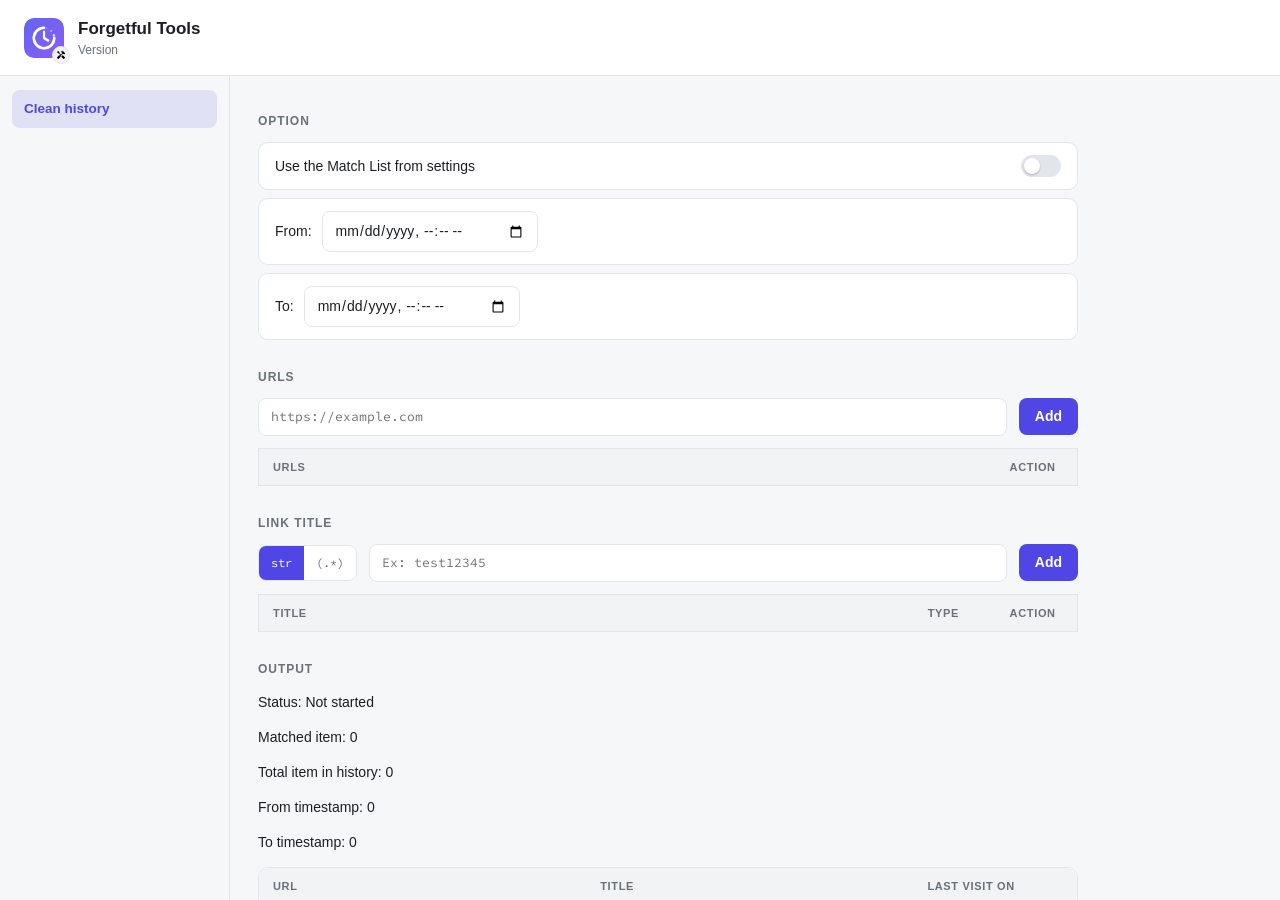
==== src/tools/index.html @ 30a5f167 "Forgetful 1.0.1 — Firefox extension to keep chosen sites and tabs out of history Fork of NoHistory b" ====
<!DOCTYPE html>
<html lang="en">
    <head>
        <meta charset="UTF-8">
        <meta http-equiv="X-UA-Compatible" content="IE=edge">
        <meta name="viewport" content="width=device-width, initial-scale=1.0">
        <title>Forgetful Tools</title>
        <link href="../shared/fonts/fonts.css" rel="stylesheet">
        <link href="../shared/theme.css" rel="stylesheet">
        <link rel="shortcut icon" href="../icons/forgetful-logo-64.png" type="image/png">
        <link rel="stylesheet" href="./style/style.css">
    </head>
    <body class="light_mode">
        <div id="title">
            <div id="title_image">
                <img src="../icons/forgetful-logo-512.png" alt="Forgetful logo" width="64" height="64">
                <img id="title_image_different" src="../icons/tools.svg" alt="Tools">
            </div>
            <div>
                <h1>Forgetful Tools</h1>
                <p>Version <span id="versionNumber"></span></p>
            </div>
        </div>
        <div id="navbar">
            <button class="tools_button checked" data-tab="clean_history">
                <h3>Clean history</h3>
            </button>
        </div>
        <div id="content">
            <div class="tools_page opened" data-correspondingTab="clean_history">
                <div>
                    <div>
                        <h3 class="group">Option</h3>
                        <div class="option">
                            <p>Use the Match List from settings</p>
                            <label class="switch">
                                <input type="checkbox" id="use_defined_match_list" class="setting_option" data-settingOption="darkmode">
                                <span class="slider"></span>
                            </label>
                        </div>
                        <div class="option">
                            <label>
                                From:
                                <input type="datetime-local" name="from_time" id="from_time" min="1970-01-01T00:00">
                            </label>
                        </div>
                        <div class="option">
                            <label>
                                To:
                                <input type="datetime-local" name="to_time" id="to_time">
                            </label>
                        </div>
                    </div>
                    <div class="not_using_defined_match_list">
                        <h3 class="group">URLs</h3>
                        <div id="manage_url_box">
                            <label id="url_box">
                                <input type="url" name="addorsearchurl" id="addorsearchurl" placeholder="https://example.com">
                            </label>
                            <!-- <button id="search_url">Search</button> -->
                            <button class="with_text" id="add_url">Add</button>
                        </div>
                        <table>
                            <colgroup>
                                <col style="width: 90%;">
                                <col style="width: 10%;">
                            </colgroup>
                            <thead>
                                <tr>
                                    <th>URLs</th>
                                    <th>Action</th>
                                </tr>
                            </thead>
                            <tbody id="url_table"></tbody>
                        </table>
                    </div>
                    <div class="not_using_defined_match_list">
                        <h3 class="group">Link Title</h3>
                        <div id="manage_pattern_box">
                            <label>
                                <div class="toggle_box">
                                    <label title="string">
                                        <input type="radio" name="pattern_mode" id="use_str" checked value="string">
                                        <span>str</span>
                                    </label>
                                    <label title="regex">
                                        <input type="radio" name="pattern_mode" id="use_regex" value="regex">
                                        <span>(.*)</span>
                                    </label>
                                </div>
                                <input type="text" name="addorsearchpattern" id="addorsearchpattern" placeholder="Ex: test12345">
                            </label>
                            <!-- <button id="search_pattern">Search</button> -->
                            <button class="with_text" id="add_pattern">Add</button>
                        </div>
                        <table>
                            <colgroup>
                                <col style="width: 80%;">
                                <col style="width: 10%;">
                                <col style="width: 10%;">
                            </colgroup>
                            <thead>
                                <tr>
                                    <th>Title</th>
                                    <th>Type</th>
                                    <th>Action</th>
                                </tr>
                            </thead>
                            <tbody id="pattern_table"></tbody>
                        </table>
                    </div>
                    <div>
                        <h3 class="group">Output</h3>
                        <p>Status: <span id="search_status">Not started</span></p>
                        <p>Matched item: <span id="matched_item">0</span></p>
                        <p>Total item in history: <span id="total_item_in_history">0</span></p>
                        <p>From timestamp: <span id="searched_from">0</span></p>
                        <p>To timestamp: <span id="searched_to">0</span></p>
                        <div id="table_wrapper">
                            <table>
                                <colgroup>
                                    <col style="width: 40%;">
                                    <col style="width: 40%;">
                                    <col style="width: 20%;">
                                </colgroup>
                                <thead>
                                    <tr>
                                        <th>URL</th>
                                        <th>Title</th>
                                        <th>Last visit on</th>
                                    </tr>
                                </thead>
                                <tbody id="matched_table"></tbody>
                            </table>
                        </div>
                    </div>
                    <button class="with_text" id="search">Search</button>
                    <button class="with_text" id="clean" disabled>Clean!</button>
                </div>
            </div>
        </div>
    </body>
    <script src="../shared/dayjs.min.js"></script>
    <script src="../shared/customParseFormat.js"></script>
    <script src="./script/script.js" type="module"></script>
</html>
---- src/shared/fonts/fonts.css ----
/* latin-ext */
@font-face {
  font-family: 'Source Code Pro';
  font-style: normal;
  font-weight: 400;
  font-display: swap;
  src: url(source-code-pro-latin-ext-400.woff2) format('woff2');
  unicode-range: U+0100-02BA, U+02BD-02C5, U+02C7-02CC, U+02CE-02D7, U+02DD-02FF, U+0304, U+0308, U+0329, U+1D00-1DBF, U+1E00-1E9F, U+1EF2-1EFF, U+2020, U+20A0-20AB, U+20AD-20C0, U+2113, U+2C60-2C7F, U+A720-A7FF;
}
/* latin */
@font-face {
  font-family: 'Source Code Pro';
  font-style: normal;
  font-weight: 400;
  font-display: swap;
  src: url(source-code-pro-latin-400.woff2) format('woff2');
  unicode-range: U+0000-00FF, U+0131, U+0152-0153, U+02BB-02BC, U+02C6, U+02DA, U+02DC, U+0304, U+0308, U+0329, U+2000-206F, U+20AC, U+2122, U+2191, U+2193, U+2212, U+2215, U+FEFF, U+FFFD;
}
---- src/shared/theme.css ----
/* Forgetful — shared design tokens & components */

body.light_mode {
    --bg: #f6f7f9;
    --surface: #ffffff;
    --surface2: #f1f3f5;
    --hover: rgba(0, 0, 0, 0.05);
    --text: #1b1e23;
    --muted: #69707a;
    --border: #e2e5ea;
    --accent: #4f46e5;
    --accent-soft: rgba(79, 70, 229, 0.12);
    --danger: #dc2626;
    --success: #16a34a;
}

body.dark_mode {
    --bg: #0f1115;
    --surface: #181b21;
    --surface2: #20242c;
    --hover: rgba(255, 255, 255, 0.06);
    --text: #e7e9ee;
    --muted: #9aa2ad;
    --border: #2a2f38;
    --accent: #8b93ff;
    --accent-soft: rgba(139, 147, 255, 0.15);
    --danger: #f16a6a;
    --success: #3ecf6e;
}

/* Legacy variable aliases (kept because scripts reference them) */
body.light_mode, body.dark_mode {
    --background: var(--bg);
    --yes-color: var(--danger);
    --no-color: var(--success);
    --url-color: var(--accent);
    --tab-color: var(--accent);
    --button-enabled: var(--danger);
    --button-disabled: var(--success);
    --radius: 10px;
    --font-sans: -apple-system, BlinkMacSystemFont, "Segoe UI", Roboto, "Helvetica Neue", Arial, sans-serif;
    --font-mono: "Source Code Pro", ui-monospace, "Cascadia Mono", Consolas, monospace;
}

* { box-sizing: border-box; }

body {
    font-family: var(--font-sans);
    background: var(--bg);
    color: var(--text);
    transition: color 0.3s, background-color 0.3s;
    font-size: 14px;
    line-height: 1.5;
}

.mono { font-family: var(--font-mono); }

.notransition * { transition: none !important; }

/* Buttons */
button.with_text {
    background: var(--accent);
    color: #fff;
    border: none;
    border-radius: 8px;
    padding: 8px 16px;
    font: inherit;
    font-weight: 600;
    cursor: pointer;
    transition: filter 0.15s, opacity 0.15s;
    margin-right: 8px;
}
button.with_text:hover, button.with_text:focus { filter: brightness(1.12); }
button.with_text:disabled { opacity: 0.45; cursor: not-allowed; filter: none; }

/* Icon "remove" button in tables */
button.remove {
    width: 30px;
    height: 30px;
    border: none;
    border-radius: 6px;
    background: transparent;
    display: flex;
    align-items: center;
    justify-content: center;
    cursor: pointer;
    transition: background-color 0.15s;
    padding: 0;
}
button.remove svg { fill: var(--muted); width: 18px; height: 18px; transition: fill 0.15s; }
button.remove:hover, button.remove:focus { background: var(--danger); }
button.remove:hover svg, button.remove:focus svg { fill: #fff; }

/* Toggle switch */
.switch { position: relative; display: inline-block; width: 40px; height: 22px; flex-shrink: 0; }
.switch input { opacity: 0; width: 0; height: 0; position: absolute; }
.switch .slider {
    position: absolute;
    inset: 0;
    background: var(--border);
    border-radius: 999px;
    cursor: pointer;
    transition: background-color 0.2s;
}
.switch .slider:before {
    content: "";
    position: absolute;
    width: 16px;
    height: 16px;
    left: 3px;
    top: 3px;
    border-radius: 50%;
    background: #fff;
    box-shadow: 0 1px 2px rgba(0, 0, 0, 0.25);
    transition: transform 0.2s;
}
.switch input:checked + .slider { background: var(--accent); }
.switch input:checked + .slider:before { transform: translateX(18px); }

/* Inputs */
input[type=text], input[type=url], input[type=datetime-local] {
    background: var(--surface);
    border: 1px solid var(--border);
    border-radius: 8px;
    padding: 8px 12px;
    color: var(--text);
    font: inherit;
    transition: border-color 0.15s, box-shadow 0.15s;
}
input[type=text], input[type=url] { width: 100%; font-family: var(--font-mono); font-size: 13px; }
input[type=text]:focus, input[type=url]:focus, input[type=datetime-local]:focus {
    outline: none;
    border-color: var(--accent);
    box-shadow: 0 0 0 3px var(--accent-soft);
}

/* Segmented control (str / regex) */
div.toggle_box {
    display: flex;
    border: 1px solid var(--border);
    border-radius: 8px;
    overflow: hidden;
    flex-shrink: 0;
    background: var(--surface);
}
div.toggle_box label { cursor: pointer; }
div.toggle_box label input { position: absolute; opacity: 0; }
div.toggle_box label span {
    display: block;
    padding: 8px 12px;
    font-family: var(--font-mono);
    font-size: 12px;
    color: var(--muted);
    transition: background-color 0.15s, color 0.15s;
}
div.toggle_box label input:checked + span { background: var(--accent); color: #fff; }

/* Tables */
table {
    width: 100%;
    border-collapse: collapse;
    margin: 12px 0;
    background: var(--surface);
    border: 1px solid var(--border);
    border-radius: var(--radius);
}
table thead th {
    text-align: left;
    font-size: 11px;
    font-weight: 600;
    text-transform: uppercase;
    letter-spacing: 0.06em;
    color: var(--muted);
    background: var(--surface2);
    padding: 10px 14px;
    border-bottom: 1px solid var(--border);
}
table td {
    padding: 10px 14px;
    border-bottom: 1px solid var(--border);
    font-size: 13px;
    overflow-wrap: anywhere;
}
table td p { margin: 0; font-family: var(--font-mono); font-size: 12.5px; }
table tbody tr:hover { background: var(--hover); }
table tbody tr:last-child td { border-bottom: none; }

/* Section headings */
h3.group {
    font-size: 12px;
    font-weight: 700;
    text-transform: uppercase;
    letter-spacing: 0.08em;
    color: var(--muted);
    margin: 28px 0 12px;
}

.hidden_by_default { display: none; }
---- src/tools/style/style.css ----
/* Forgetful tools page */

body {
    position: fixed;
    inset: 0;
    margin: 0;
    display: grid;
    grid-template-areas: "title title" "navbar content";
    grid-template-columns: 230px 1fr;
    grid-template-rows: 76px 1fr;
}

/* Header */
div#title {
    grid-area: title;
    display: flex;
    align-items: center;
    gap: 14px;
    padding: 0 24px;
    background: var(--surface);
    border-bottom: 1px solid var(--border);
}
div#title div * { margin: 0; }
div#title h1 { font-size: 17px; font-weight: 700; }
div#title p { font-size: 12px; color: var(--muted); }
div#title_image { position: relative; }
div#title_image img:first-child {
    width: 40px;
    height: 40px;
    border-radius: 10px;
    display: block;
}
div#title_image img#title_image_different {
    position: absolute;
    right: -6px;
    bottom: -6px;
    width: 18px;
    height: 18px;
    background: var(--surface2);
    border: 1px solid var(--border);
    border-radius: 50%;
    padding: 3px;
}

/* Sidebar nav */
div#navbar {
    grid-area: navbar;
    display: flex;
    flex-direction: column;
    gap: 4px;
    padding: 14px 12px;
    border-right: 1px solid var(--border);
    overflow-y: auto;
}
div#navbar button {
    display: flex;
    align-items: center;
    gap: 10px;
    padding: 9px 12px;
    border: none;
    border-radius: 8px;
    background: transparent;
    color: var(--muted);
    font: inherit;
    text-align: left;
    cursor: pointer;
    transition: background-color 0.15s, color 0.15s;
}
div#navbar button h3 { margin: 0; font-size: 13.5px; font-weight: 600; }
div#navbar button:hover, div#navbar button:focus {
    background: var(--hover);
    color: var(--text);
    outline: none;
}
div#navbar .checked { background: var(--accent-soft); color: var(--accent); }

/* Content */
div#content {
    grid-area: content;
    overflow-y: auto;
    overflow-x: hidden;
    padding: 8px 28px 28px;
}
div#content > div { display: none; }
div#content div.opened { display: block; max-width: 820px; }

/* Option rows */
div.option {
    display: flex;
    align-items: center;
    justify-content: space-between;
    gap: 16px;
    padding: 12px 16px;
    background: var(--surface);
    border: 1px solid var(--border);
    border-radius: var(--radius);
    margin-bottom: 8px;
}
div.option p { margin: 0; }
div.option label { display: flex; align-items: center; gap: 10px; }

/* Add-URL / add-pattern rows */
div#manage_url_box, div#manage_pattern_box {
    display: flex;
    align-items: center;
    gap: 12px;
}
label#url_box { flex: 1; }
div#manage_pattern_box > label {
    display: flex;
    align-items: center;
    gap: 12px;
    flex: 1;
}
div#manage_url_box button.with_text, div#manage_pattern_box button.with_text { margin-right: 0; }

/* Search output */
div#table_wrapper {
    max-height: 50vh;
    overflow: auto;
    border: 1px solid var(--border);
    border-radius: var(--radius);
    background: var(--surface);
}
div#table_wrapper table { margin: 0; border: none; }
tr.history_entry { opacity: 0; transition: opacity 0.3s; }
tr.history_entry.show { opacity: 1; }

/* Action buttons */
button#search, button#clean { margin-top: 16px; }
button#clean { background: var(--danger); }
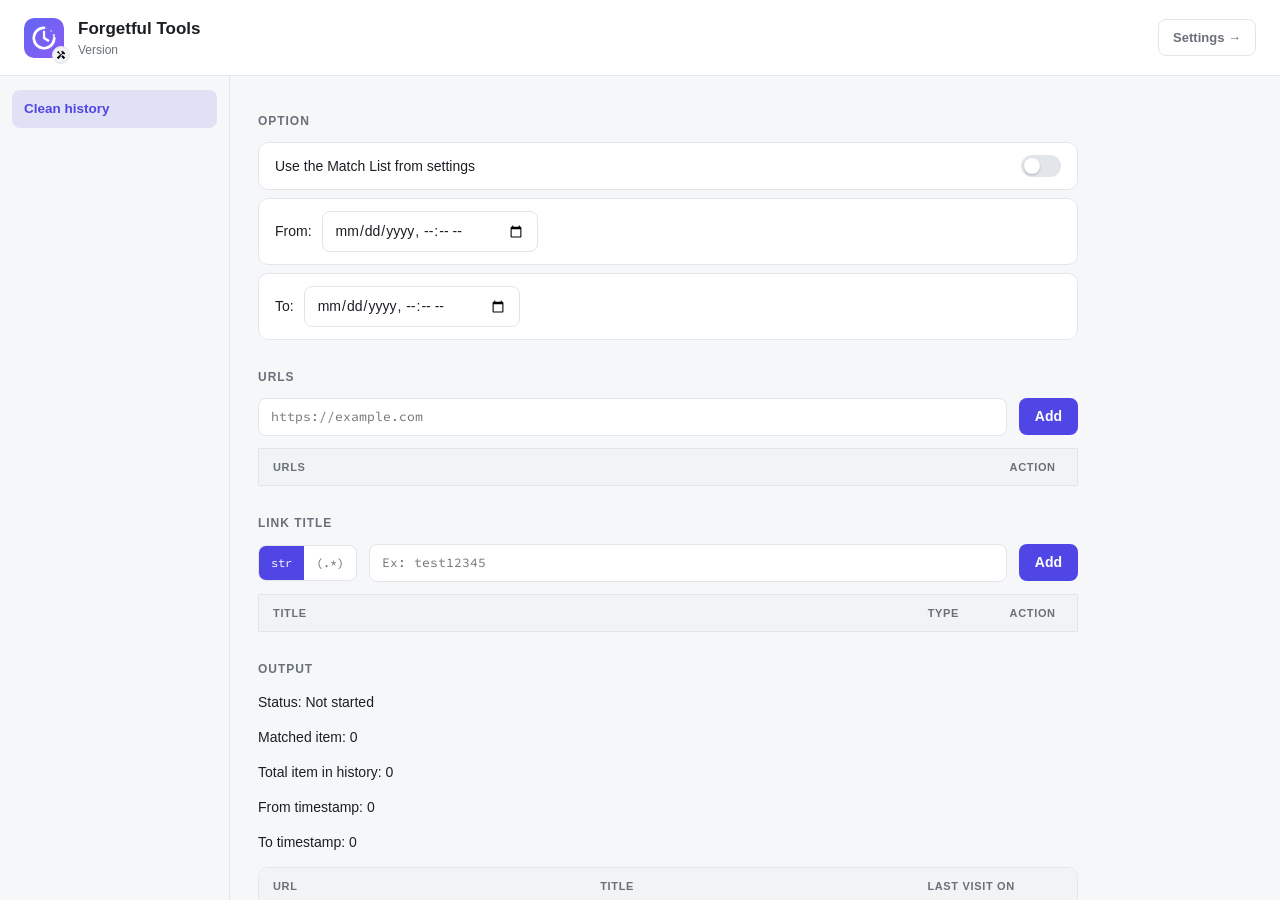
==== commit 2bf23445: "Add header cross-navigation between Settings and Tools pages Each page now has a link to the other i" ====
--- a/src/tools/index.html
+++ b/src/tools/index.html
@@ -20,6 +20,7 @@
                 <h1>Forgetful Tools</h1>
                 <p>Version <span id="versionNumber"></span></p>
             </div>
+            <a class="header_nav" href="../setting/index.html" title="Open Forgetful Settings">Settings →</a>
         </div>
         <div id="navbar">
             <button class="tools_button checked" data-tab="clean_history">
--- a/src/shared/theme.css
+++ b/src/shared/theme.css
@@ -196,3 +196,22 @@
 }
 
 .hidden_by_default { display: none; }
+
+/* Header cross-navigation (Settings <-> Tools) */
+a.header_nav {
+    margin-left: auto;
+    padding: 8px 14px;
+    border: 1px solid var(--border);
+    border-radius: 8px;
+    color: var(--muted);
+    text-decoration: none;
+    font-weight: 600;
+    font-size: 13px;
+    transition: color 0.15s, border-color 0.15s, background-color 0.15s;
+}
+a.header_nav:hover, a.header_nav:focus {
+    color: var(--accent);
+    border-color: var(--accent);
+    background: var(--accent-soft);
+    outline: none;
+}
